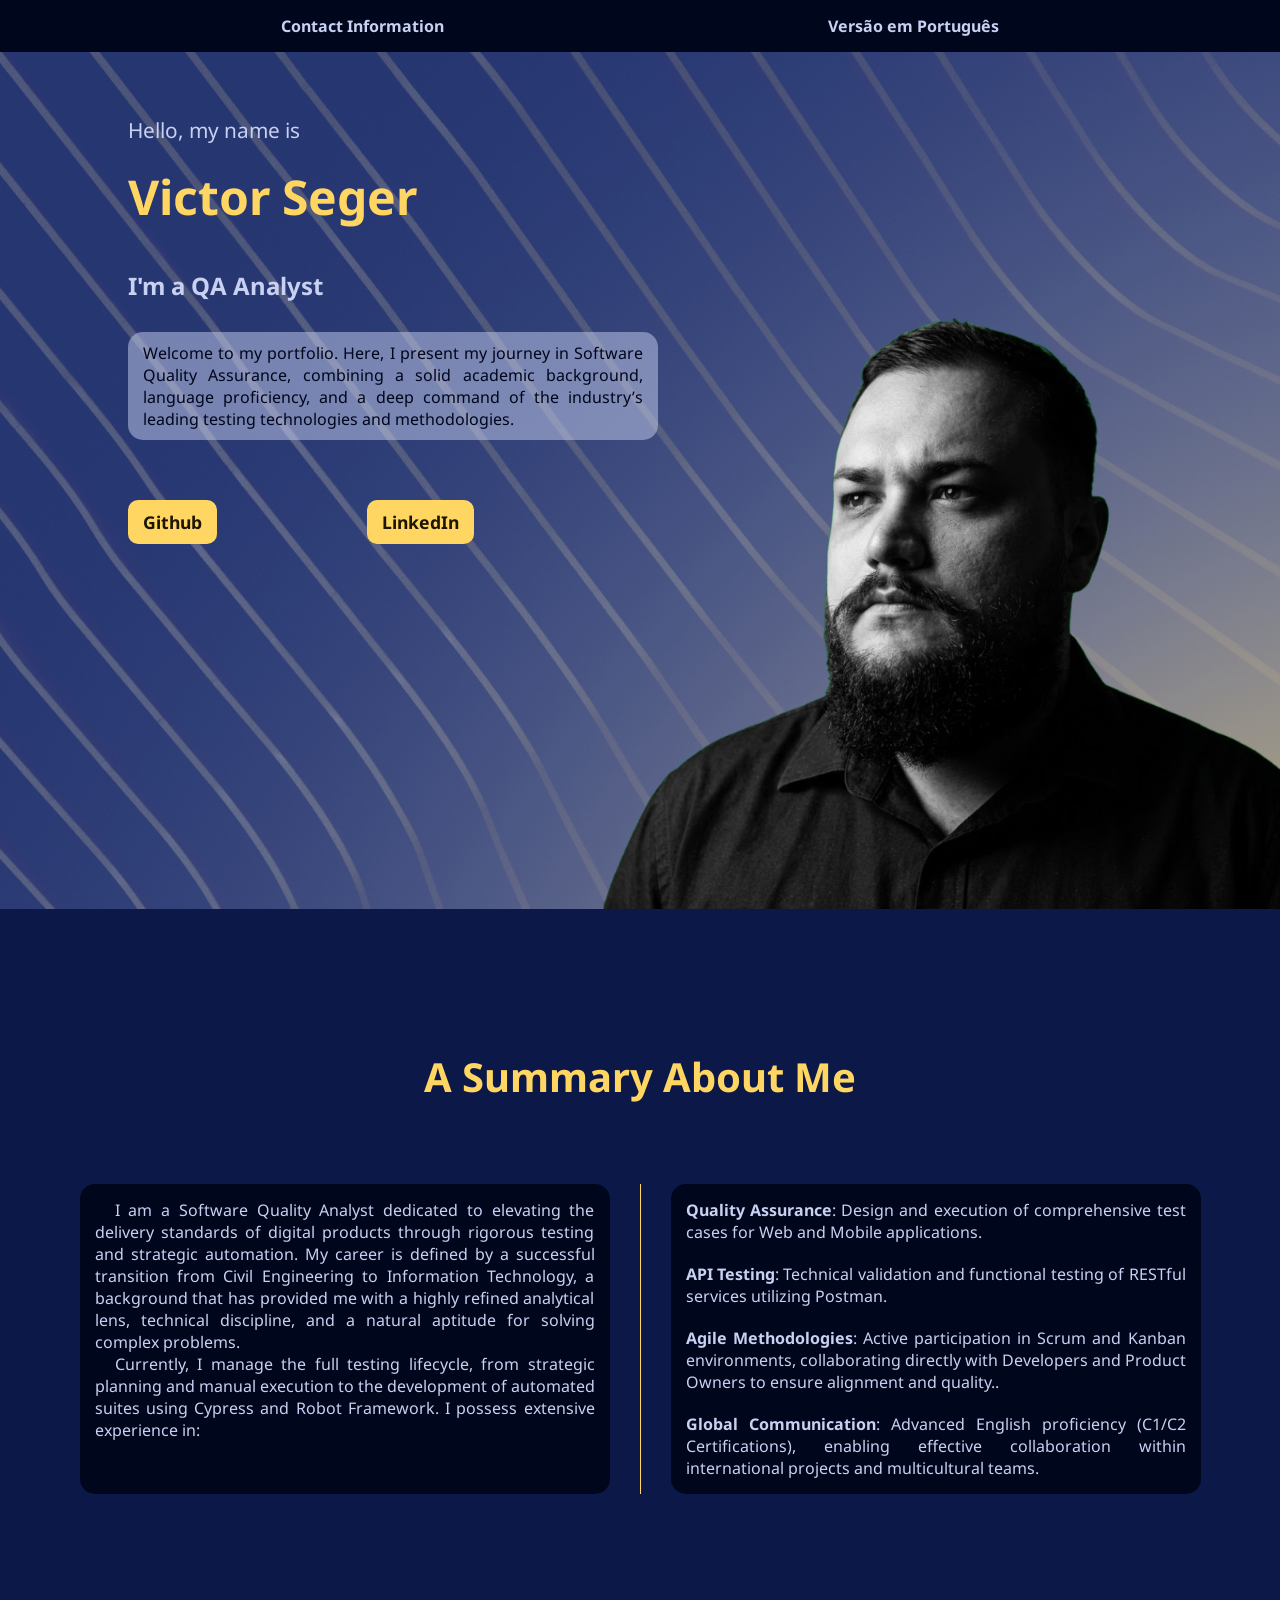
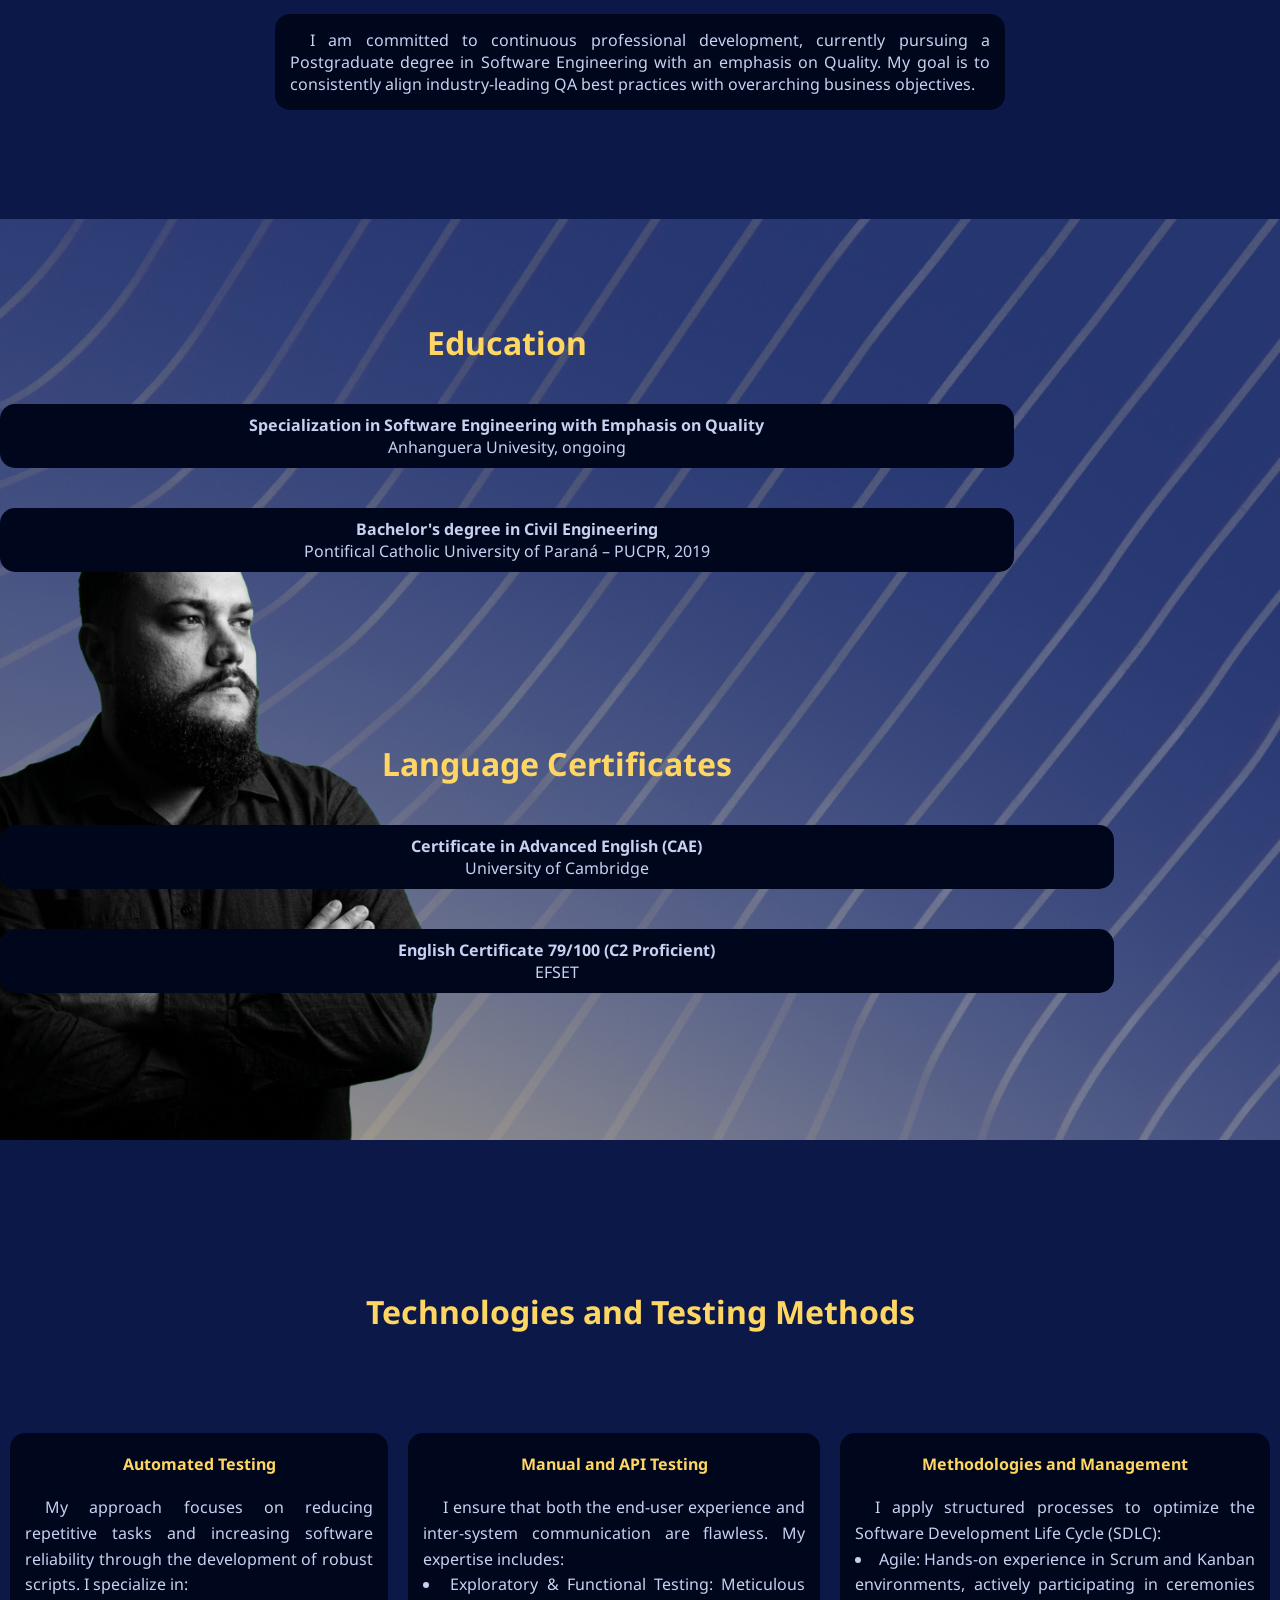
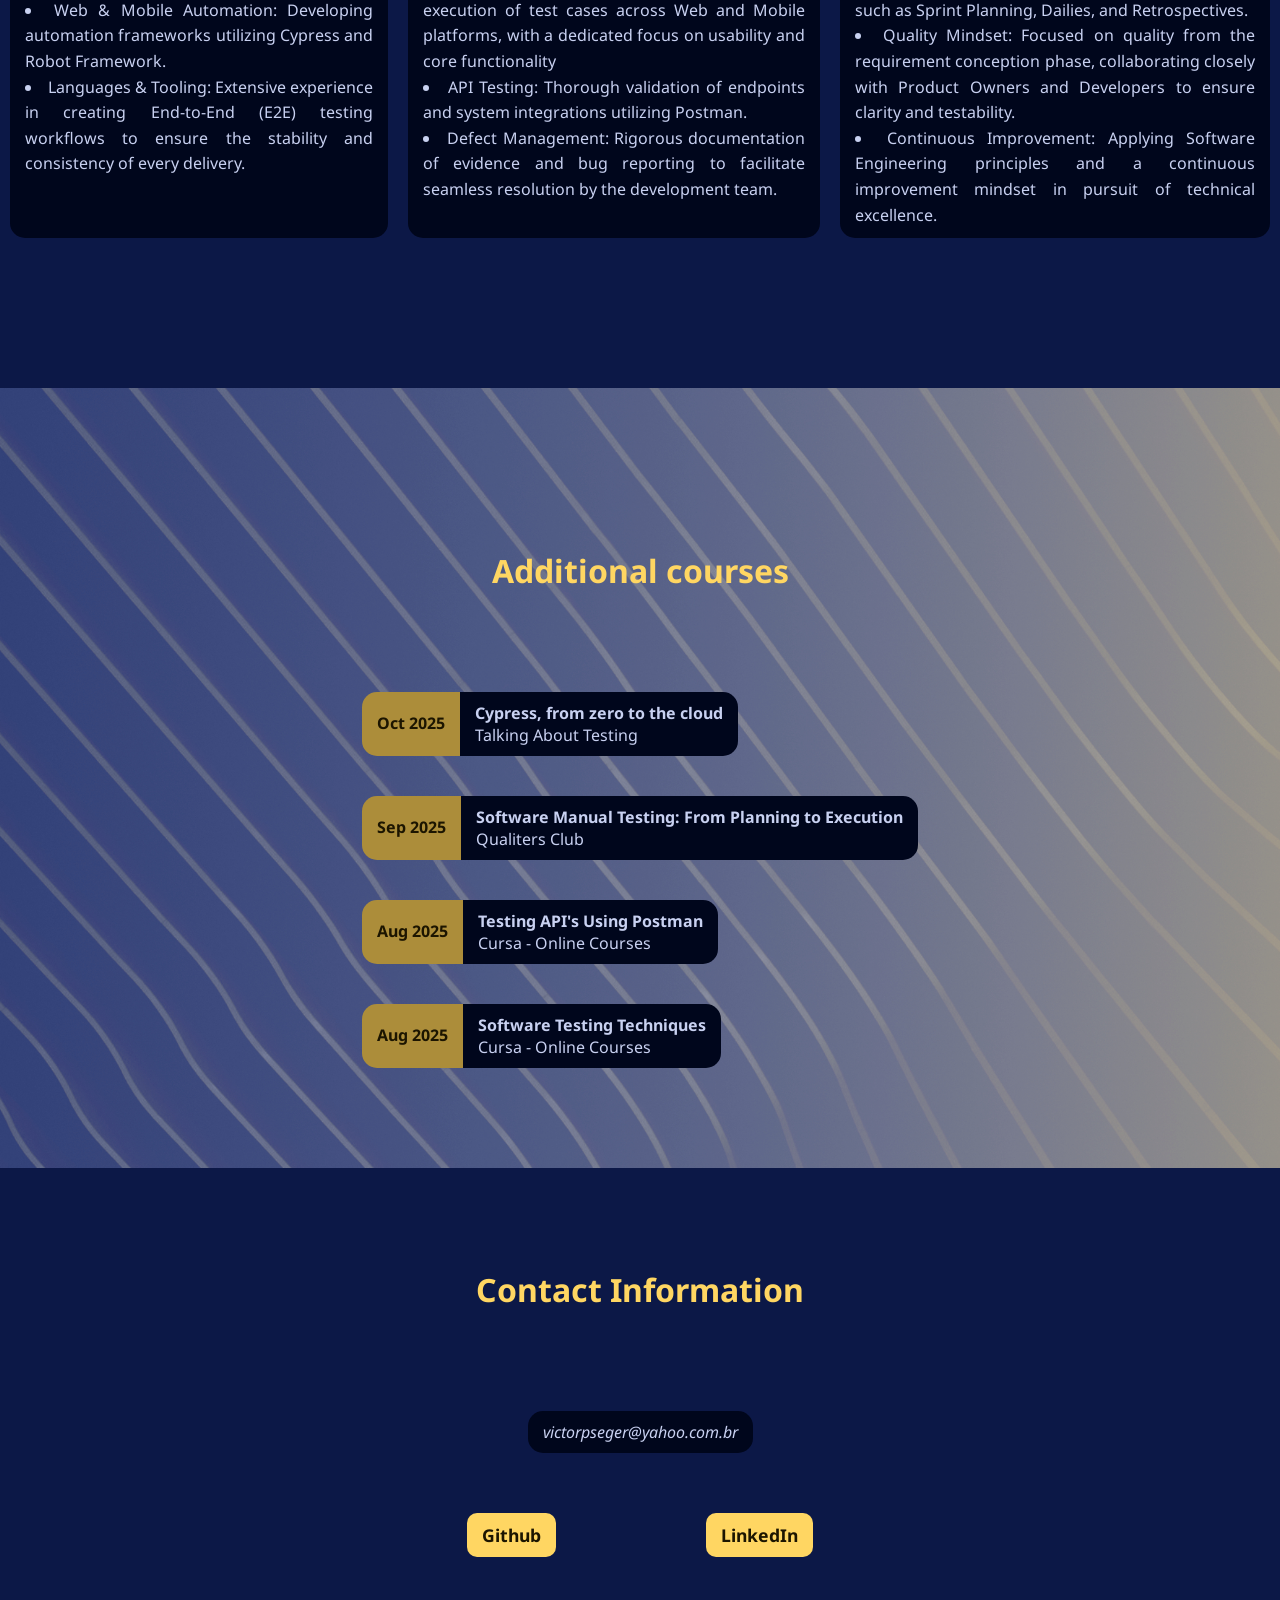
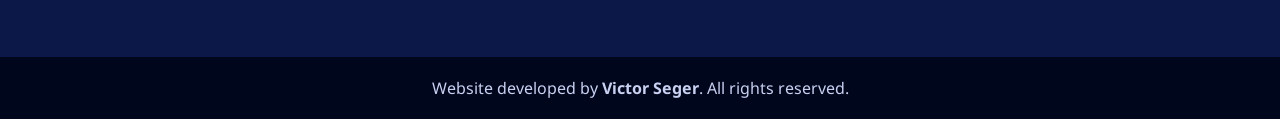
==== pags/english.html @ e88001fd "Adicionei página inglês" ====
<!DOCTYPE html>
<html lang="pt-br">
<head>
    <meta charset="UTF-8">
    <meta name="viewport" content="width=device-width, initial-scale=1.0">
    <title>Victor Seger - Portifólio</title>
    <link rel="stylesheet" href="../estilo/style.css">
    <link rel="shortcut icon" href="../imagens/favicon.ico" type="image/x-icon">
</head>
<body>
    <header id="ingles">
        <p><a href="#contato">Contact Information</a></p>
        <p><a href="../index.html">Versão em Português</a></p>
    </header>
    <main>
        <section id="apresentacao">
            <div>
                <p id="nome1">Hello, my name is</p>
                <h1 id="nome2">Victor Seger</h1>
                <h2 id="nome3">I'm a QA Analyst</h2>
            </div>
            <div>
                <p id="intro">Welcome to my portfolio. Here, I present my journey in Software Quality Assurance, combining a solid academic background, language proficiency, and a deep command of the industry’s leading testing technologies and methodologies.</p>
            </div>
            <div class="botoes">
                <a href="https://github.com/VictorSegerBr" target="_blank" rel="external"><button>Github</button></a>
                <a href="https://www.linkedin.com/in/victor-seger/" target="_blank" rel="external"><button>LinkedIn</button></a>
            </div>
        </section>
        <section id="resumo">
            <h3>A Summary About Me</h3>
            <div id="org-resumo">
                <div id="resumo1">
                    <p>I am a Software Quality Analyst dedicated to elevating the delivery standards of digital products through rigorous testing and strategic automation. My career is defined by a successful transition from Civil Engineering to Information Technology, a background that has provided me with a highly refined analytical lens, technical discipline, and a natural aptitude for solving complex problems.</p>
                    <p>Currently, I manage the full testing lifecycle, from strategic planning and manual execution to the development of automated suites using Cypress and Robot Framework. I possess extensive experience in:</p>
                </div>
                <div class="vertical-line"></div>
                <div id="resumo2">
                    <p><strong>Quality Assurance</strong>: Design and execution of comprehensive test cases for Web and Mobile applications.</p>
                    <p><strong>API Testing</strong>: Technical validation and functional testing of RESTful services utilizing Postman.</p>
                    <p><strong>Agile Methodologies</strong>: Active participation in Scrum and Kanban environments, collaborating directly with Developers and Product Owners to ensure alignment and quality..</p>
                    <p><strong>Global Communication</strong>: Advanced English proficiency (C1/C2 Certifications), enabling effective collaboration within international projects and multicultural teams.</p>
                </div>
            </div>
            <div id="resumo3">
                <p>I am committed to continuous professional development, currently pursuing a Postgraduate degree in Software Engineering with an emphasis on Quality. My goal is to consistently align industry-leading QA best practices with overarching business objectives.</p>
            </div>
        </section>
        <section id="formacao-idiomas">
            <div id="formacao">
                <h3>Education</h3>
                <div class="formacao1">
                    <p><strong>Specialization in Software Engineering with Emphasis on Quality</strong></p>
                    <p>Anhanguera Univesity, ongoing</p>
                </div>
                <div class="formacao1">
                    <p><strong>Bachelor's degree in Civil Engineering</strong></p>
                    <p>Pontifical Catholic University of Paraná – PUCPR, 2019</p>
                </div>
            </div>
            <div id="idiomas">
                <h3>Language Certificates</h3>
                <div class="idiomas1">
                    <p><strong>Certificate in Advanced English (CAE)</strong></p>
                    <p>University of Cambridge</p>
                </div>
                <div class="idiomas1">
                    <p><strong>English Certificate 79/100 (C2 Proficient)</strong></p>
                    <p>EFSET</p>
                </div>
            </div>
        </section>
        <section id="tecnologias-metodologias">
            <h3>Technologies and Testing Methods</h3>
            <div id="org-tecnologias">
                <div class="tecnologias">
                    <h4>Automated Testing</h4>
                    <div>
                        <p>My approach focuses on reducing repetitive tasks and increasing software reliability through the development of robust scripts. I specialize in:</p>
                        <ul>
                            <li>Web & Mobile Automation: Developing automation frameworks utilizing Cypress and Robot Framework.</li>
                            <li>Languages & Tooling: Extensive experience in creating End-to-End (E2E) testing workflows to ensure the stability and consistency of every delivery.</li>
                        </ul>
                    </div>
                </div>
                <div class="tecnologias">
                    <h4>Manual and API Testing</h4>
                    <div>
                        <p>I ensure that both the end-user experience and inter-system communication are flawless. My expertise includes:</p>
                        <ul>
                            <li>Exploratory & Functional Testing: Meticulous execution of test cases across Web and Mobile platforms, with a dedicated focus on usability and core functionality</li>
                            <li>API Testing: Thorough validation of endpoints and system integrations utilizing Postman.</li>
                            <li>Defect Management: Rigorous documentation of evidence and bug reporting to facilitate seamless resolution by the development team.</li>
                        </ul>
                    </div>
                </div>
                <div class="tecnologias">
                    <h4>Methodologies and Management</h4>
                    <div>
                        <p>I apply structured processes to optimize the Software Development Life Cycle (SDLC):</p>
                        <ul>
                            <li>Agile: Hands-on experience in Scrum and Kanban environments, actively participating in ceremonies such as Sprint Planning, Dailies, and Retrospectives.</li>
                            <li>Quality Mindset: Focused on quality from the requirement conception phase, collaborating closely with Product Owners and Developers to ensure clarity and testability.</li>
                            <li>Continuous Improvement: Applying Software Engineering principles and a continuous improvement mindset in pursuit of technical excellence.</li>
                        </ul>
                    </div>
                </div>
            </div>
        </section>
        <section id="cursos">
            <h3>Additional courses</h3>
            <div id="org-cursos">
                <div class="cursos1">
                    <p>Oct 2025</p>
                    <div class="cursos2">
                        <p><strong>Cypress, from zero to the cloud</strong></p>
                        <p>Talking About Testing</p>
                    </div>
                </div>
                <div class="cursos1">
                    <p>Sep 2025</p>
                    <div class="cursos2">
                        <p><strong>Software Manual Testing: From Planning to Execution</strong></p>
                        <p>Qualiters Club</p>
                    </div>
                </div>
                <div class="cursos1">
                    <p>Aug 2025</p>
                    <div class="cursos2">
                        <p><strong>Testing API's Using Postman</strong></p>
                        <p>Cursa - Online Courses</p>
                    </div>
                </div>
                <div class="cursos1">
                    <p>Aug 2025</p>
                    <div class="cursos2">
                        <p><strong>Software Testing Techniques</strong></p>
                        <p>Cursa - Online Courses</p>
                    </div>
                </div>
            </div>
        </section>
        <section id="contato">
            <h3>Contact Information</h3>
            <address><a href="mailto:victorpseger@yahoo.com.br">victorpseger@yahoo.com.br</a></address>
            <div id="org-botoes-contato">
                <div class="botoes">
                    <a href="https://github.com/VictorSegerBr" target="_blank" rel="external"><button>Github</button></a>
                    <a href="https://www.linkedin.com/in/victor-seger/" target="_blank" rel="external"><button>LinkedIn</button></a>
                </div>
            </div>
        </section>
    </main>
    <footer>
        <p>Website developed by <a href="https://www.linkedin.com/in/victor-seger/" target="_blank" rel="external">Victor Seger</a>. All rights reserved.</p>
    </footer>
</body>
</html>
---- estilo/style.css ----
@charset "UTF-8";

@import url('https://fonts.googleapis.com/css2?family=Noto+Sans:ital,wght@0,100..900;1,100..900&display=swap');

:root {
    --blue-lightest: #C8D1F1;
    --blue-lightest-trans: #c8d1f17e;
    --blue-middle: #0C1847;
    --blue-dark: #00061C;
    --yellow-lightest: #FFD662;
    --yellow-middle: #AC8D3A;
    --yellow-dark: #1C1500;
}

* {
    margin: 0px;
    padding: 0px;
    font-family: 'Noto Sans', Arial, Helvetica, sans-serif;
}
html{
    background-color: var(--blue-middle);
}
header {
    display: flex;
    justify-content: center;
    align-items: center;
    gap: 30vw;
    background-color: var(--blue-dark);
    padding: 15px;
}

header a {
    text-decoration: none;
    color: var(--blue-lightest);
    font-weight: bold;
}

header a:hover {
    text-decoration: underline;
}

section#apresentacao {
    height: 81vh;
    background-image: url(../imagens/apresentacao.jpg);
    background-repeat: no-repeat;
    background-position: bottom right;
    background-size: cover;
    padding: 5vw 10vw;
}

section#apresentacao #nome1{
    color: var(--blue-lightest);
    font-size: 1.3em;
    margin-bottom: 20px;
}
section#apresentacao #nome2{
    color: var(--yellow-lightest);
    font-size: 3em;
    margin-bottom: 40px;
}
section#apresentacao #nome3{
    color: var(--blue-lightest);
    margin-bottom: 30px;
}
section#apresentacao #intro{
    color: var(--blue-dark);
    background-color: var(--blue-lightest-trans);
    max-width: 500px;
    padding: 10px 15px;
    border-radius: 15px;
    text-align: justify;
}

div.botoes{
    display: flex;
    justify-content: left;
    align-items: center;
    margin-top: 60px;
    gap: 150px;
}

div.botoes button{
    background-color: var(--yellow-lightest);
    color: var(--yellow-dark);
    font-weight: bold;
    font-size: 1.1em;
    padding: 10px 15px;
    border: none;
    border-radius: 10px;
}
div.botoes button:hover{
    background-color: var(--yellow-middle);
}

#resumo{
    height: 90vh;
    padding-top: 100px;
}
section#resumo h3{
    color: var(--yellow-lightest);
    font-size: 2.5em;
    text-align: center;
    padding: 40px 0px;
}

section#resumo #org-resumo{
    display: flex;
    justify-content: center;
    align-items: top;
    gap: 30px;
    margin-top: 40px;
}
section#resumo #resumo1{
    background-color: var(--blue-dark);
    color: var(--blue-lightest);
    max-width: 500px;
    padding: 15px;
    border-radius: 15px;
}

#resumo p {
    text-align: justify;
}

#resumo1 p{
    text-indent: 20px;
}

.vertical-line {
  width: 1px; 
  background-color: var(--yellow-lightest); 
  height: auto; 
  float: left; 
}

section#resumo #resumo2 {
    background-color: var(--blue-dark);
    color: var(--blue-lightest);
    max-width: 500px;
    padding: 15px;
    border-radius: 15px;
    display: flex;
    flex-direction: column;
    gap: 20px;
}

section#resumo #resumo3 {
    background-color: var(--blue-dark);
    color: var(--blue-lightest);
    max-width: 700px;
    margin: 120px auto;
    padding: 15px;
    border-radius: 15px;
    text-indent: 20px;
}

section#formacao-idiomas {
    background-image: url(../imagens/meio.jpg);
    background-repeat: no-repeat;
    background-size: cover;
    height: 91vh;
    padding-top: 8vw;
    padding-right: 13vw;
}

#formacao-idiomas h3{
    color: var(--yellow-lightest);
    font-size: 2em;
    text-align: center;
}

#formacao h3{
    margin-bottom: 20px;
}

#idiomas h3 {
    margin-top: 150px;
    margin-bottom: 20px;
}

#formacao {
    display: flex;
    justify-content: center;
    align-content: center;
    flex-direction: column;
    justify-self: right;
    margin-right: 100px;
}

.formacao1 {
    display: flex;
    justify-content: center;
    align-content: center;
    flex-direction: column;
    background-color: var(--blue-dark);
    color: var(--blue-lightest);
    padding: 10px 15px;
    border-radius: 15px;
    margin: 20px 0px;
}

.formacao1 p{
    text-align: center;
}

#idiomas {
    display: flex;
    justify-content: center;
    align-content: center;
    flex-direction: column;
    justify-self: right;
}

.idiomas1{
    display: flex;
    justify-content: center;
    align-content: center;
    flex-direction: column;
    background-color: var(--blue-dark);
    color: var(--blue-lightest);
    padding: 10px 15px;
    border-radius: 15px;
    margin: 20px 0px;
}

.idiomas1 p{
    text-align: center;
}

#tecnologias-metodologias{
    padding: 0px 10px;
}

#tecnologias-metodologias h3{
    color: var(--yellow-lightest);
    font-size: 2em;
    text-align: center;
    margin: 150px 0px 100px 0px;
}

#org-tecnologias{
    display: flex;
    justify-content: center;
    align-items: top;
    gap: 20px;
    margin-bottom: 150px;
}

.tecnologias{
    max-width: 400px;
    background-color: var(--blue-dark);
    color: var(--blue-lightest);
    padding: 10px 15px;
    border-radius: 15px;
}

.tecnologias h4{
    color: var(--yellow-lightest);
    text-align: center;
    margin-bottom: 20px;
    padding-top: 10px;
}

.tecnologias p{
    text-indent: 20px;
    text-align: justify;
    line-height: 1.6em;
}

.tecnologias li{
    list-style-position: inside;
    text-align: justify;
    line-height: 1.6em;
}

#cursos{
    background-image: url(../imagens/padrao.jpg);
    background-repeat: no-repeat;
    background-position: center center;
    background-size: cover;
    padding-top: 60px;
    height: 80vh;
    display: flex;
    justify-content: center;
    align-items: center;
    flex-direction: column;
}

#cursos h3 {
    color: var(--yellow-lightest);
    text-align: center;
    font-size: 2em;
    margin-bottom: 100px;
}

#org-cursos{
    display: grid;
    grid-template-columns: repeat(1, minmax(200px, 1fr));
    gap: 40px;
}

.cursos1{
    display: flex;
    justify-content: left
}

.cursos1 > p{
    background-color: var(--yellow-middle);
    color: var(--yellow-dark);
    font-weight: bold;
    padding: 20px 15px;
    border-radius: 15px 0px 0px 15px;
}

.cursos2{
    background-color: var(--blue-dark);
    color: var(--blue-lightest);
    width: fit-content;
    padding: 10px 15px;
    border-radius: 0px 15px 15px 0px;
}

#contato{
    padding-top: 100px;
}

#contato h3{
    color: var(--yellow-lightest);
    text-align: center;
    font-size: 2em;
    margin-bottom: 100px;
}

#contato address{
    display: flex;
    justify-content: center;
    align-items: center;
}

#contato > address > a{
    text-decoration: none;
    background-color: var(--blue-dark);
    color: var(--blue-lightest);
    text-align: center;
    padding: 10px 15px;
    border-radius: 15px;
}

#contato > address > a:hover{
    text-decoration: underline;
}

#org-botoes-contato{
    display: flex;
    justify-content: center;
    align-items: center;
    margin-bottom: 100px;
}

footer{
    background-color: var(--blue-dark);
    color: var(--blue-lightest);
    text-align: center;
    padding: 20px 0px;
}

footer a{
    text-decoration: none;
    color: var(--blue-lightest);
    font-weight: bold;
}
footer a:hover{
    text-decoration: underline;
}

@media screen and (max-width: 720px) {
    header#ingles{
        gap: 20vw;
        padding: 15px;
    }
    
    header a{
        font-size: 0.8em;
    }
    section#apresentacao{
        height: 90vh;
        background-position-x: right -200px;
    }

    section#apresentacao #nome1{
        font-size: 0.9em;
        margin-bottom: 10px;
    }

    section#apresentacao #nome2{
        font-size: 2em;
        margin-bottom: 20px;
    }

    section#apresentacao #nome3{
        font-size: 0.9em;
        margin-bottom: 15px;
    }

    section#apresentacao #intro{
        font-size: 0.8em;
    }
    
    div.botoes{
        margin-top: 30px;
        gap: 50px;
    }

    div.botoes button{
        transform: scale(0.8);
        transform-origin: center;
    }
    
    #resumo{
        height: 105vh;
        padding-top: 30px;
        padding-left: 10px;
        padding-right: 10px;
    }

    section#resumo h3{
        padding: 20px 0px;
        font-size: 1.75em;
    }

    section#resumo #org-resumo{
        display: flex;
        flex-direction: column;
        gap: 10px;
        margin-top: 10px;
    }

    section#resumo #resumo3{
        margin: 20px auto;
    }

    #resumo p{
        font-size: 0.8em;
    }
    
    section#formacao-idiomas {
        height: 100vh;
        padding-top: 8vw;
        padding-right: 10px;
        padding-left: 10px;
    }

    #formacao {
        display: flex;
        justify-content: center;
        align-content: center;
        flex-direction: column;
        justify-self: center;
        margin-right: 0px;
    }

    #idiomas {
        display: flex;
        justify-content: center;
        align-content: center;
        flex-direction: column;
        justify-self: center;
    }

    #formacao-idiomas h3{
        font-size: 1.5em;
        text-align: center;
    }

    .formacao1 p{
        font-size: 0.8em;
    }

    .idiomas1 p{
        font-size: 0.8em;
    }

    #tecnologias-metodologias{
        padding-left: 10px;
        padding-right: 10px;
    }

    #tecnologias-metodologias h3{
        font-size: 1.75em;
        margin: 50px 0px 20px 0px;
    }

    .tecnologias p{
        font-size: 0.8em;
    }

    .tecnologias li{
        font-size: 0.8em;
    }

    #cursos{
        padding-top: 20px;
        padding-left: 10px;
        padding-right: 10px;
        height: 80vh;
    }

    #cursos h3 {
        font-size: 1.75em;
        margin-bottom: 50px;
    }

    #org-cursos{
        display: flex;
        justify-content: center;
        align-items: center;
        flex-direction: column;
        gap: 40px;
    }

    .cursos1 p{
        font-size: 0.8em;
    }

    #org-tecnologias{
        display: flex;
        flex-direction: column;
        margin-bottom: 30px;
    }

    footer{
        font-size: 0.8em;
    }
}
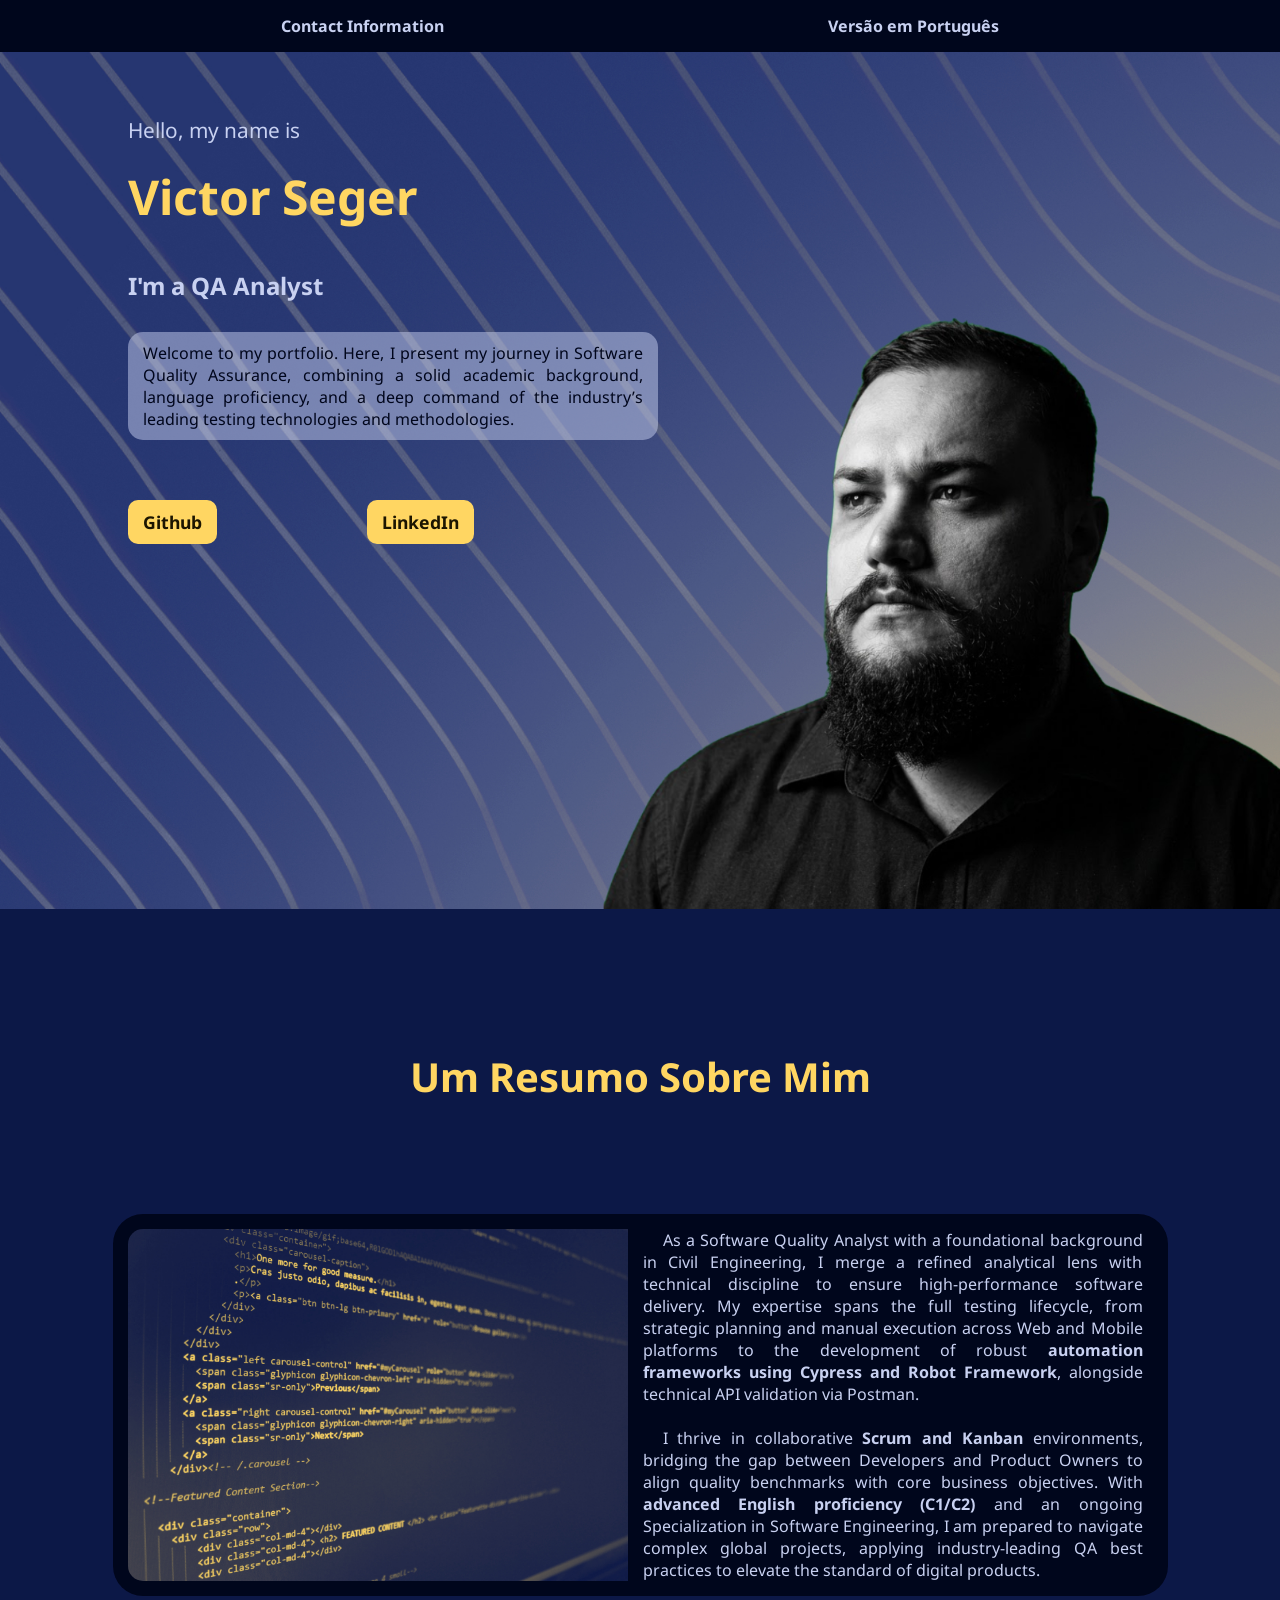
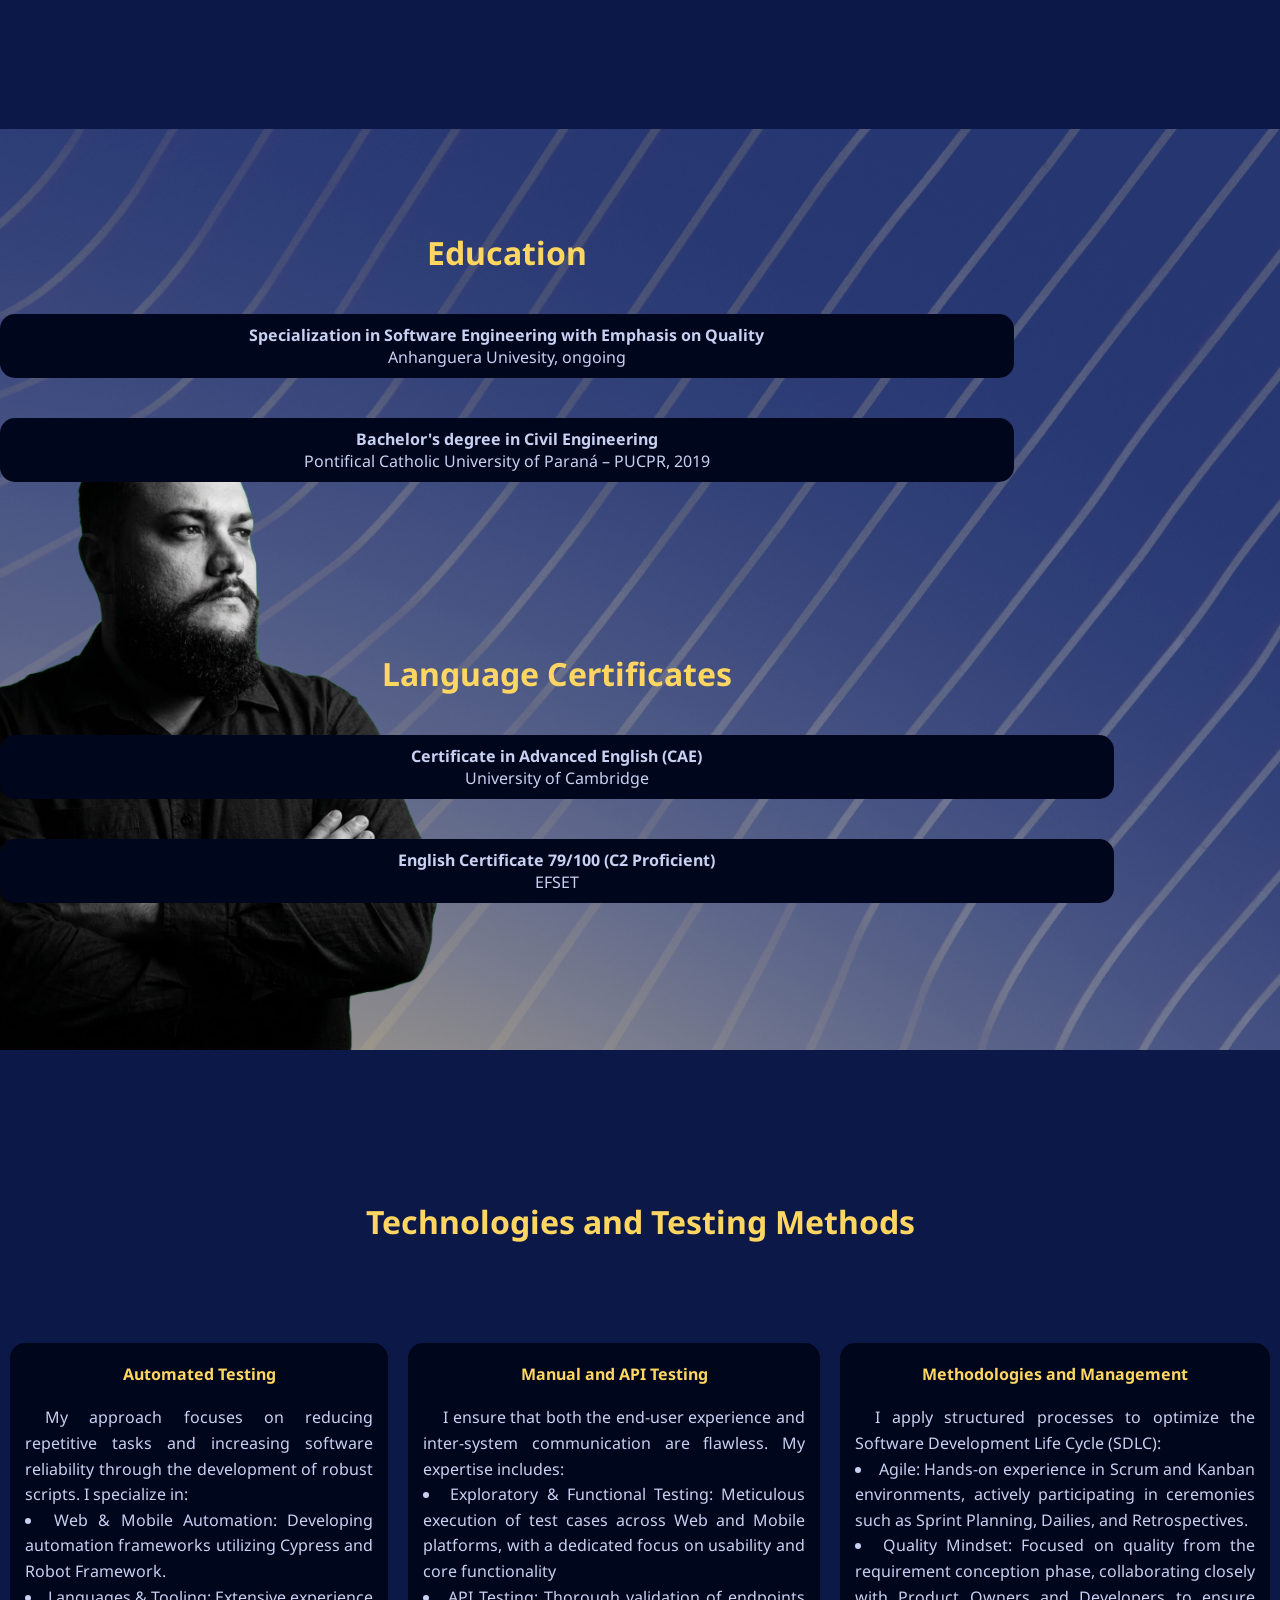
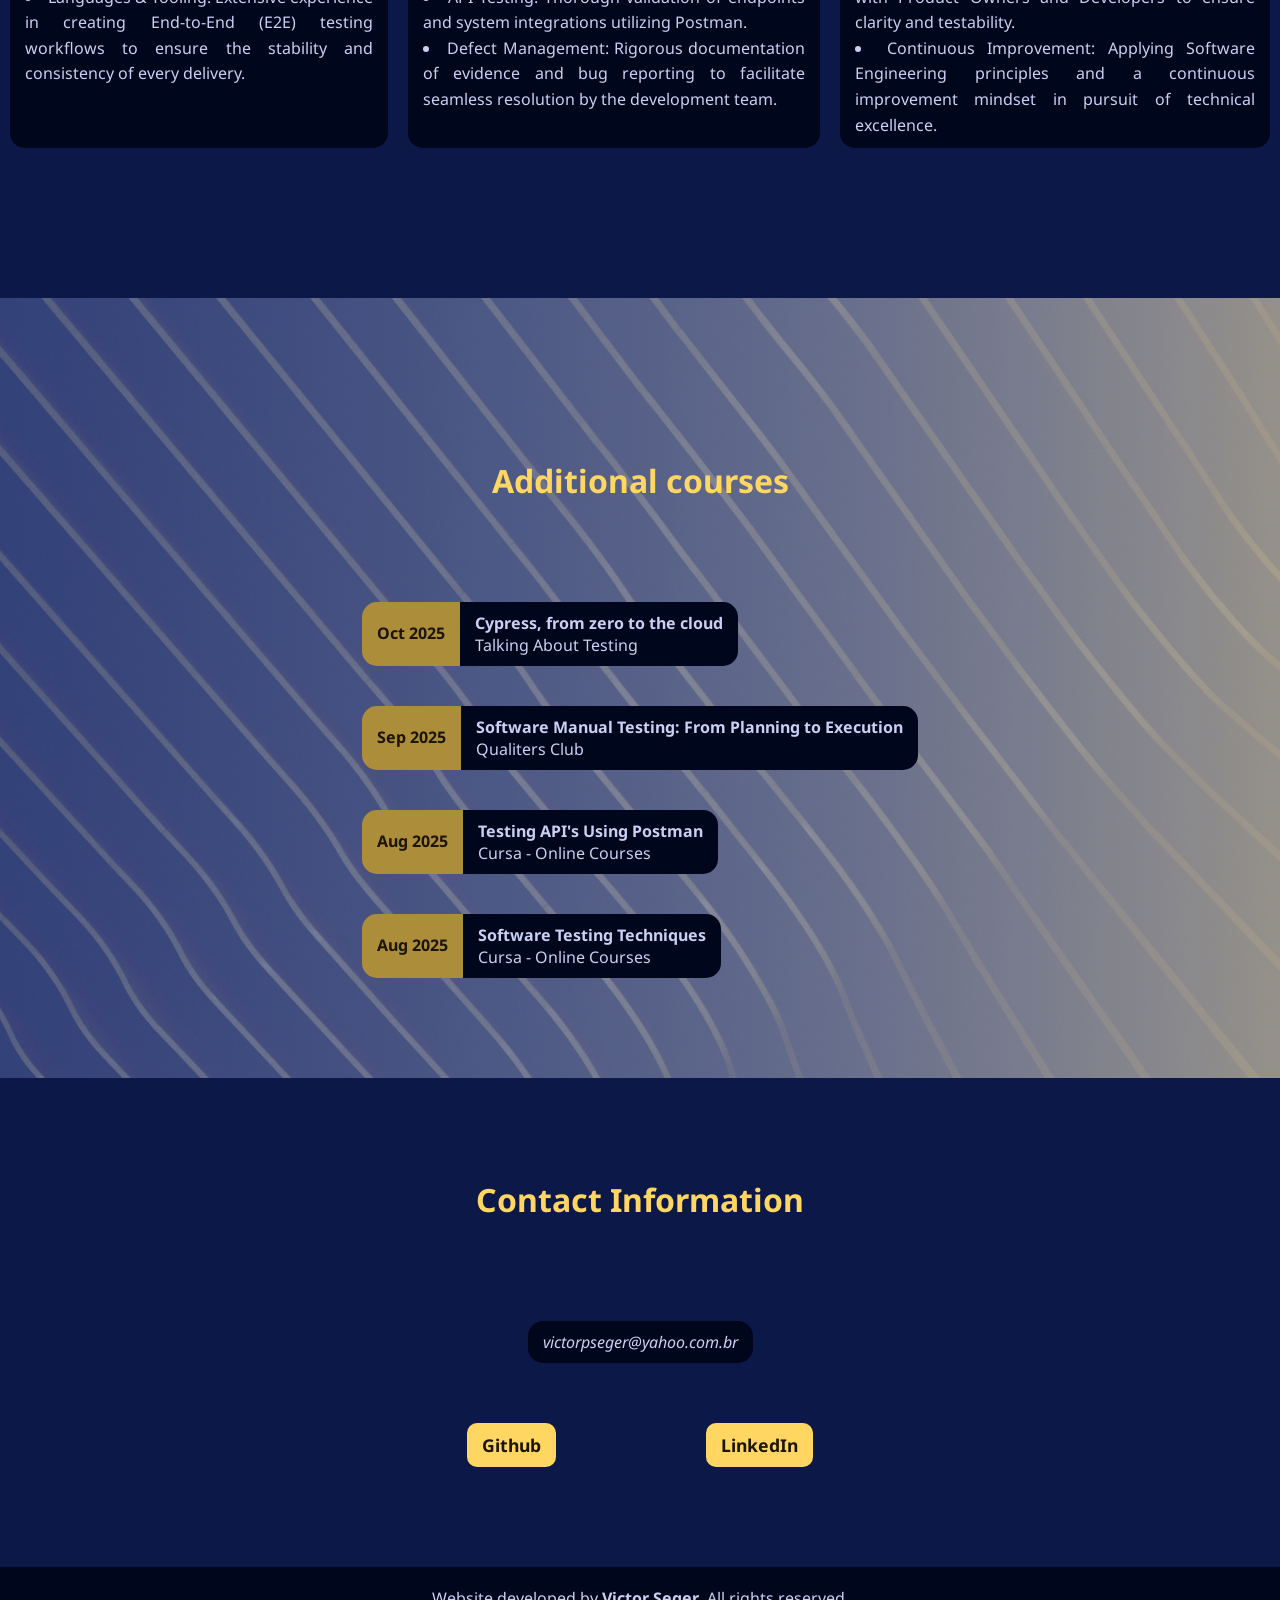
==== commit a487197d: "Arrumei resumo" ====
--- a/pags/english.html
+++ b/pags/english.html
@@ -28,23 +28,16 @@
             </div>
         </section>
         <section id="resumo">
-            <h3>A Summary About Me</h3>
+            <h3>Um Resumo Sobre Mim</h3>
             <div id="org-resumo">
-                <div id="resumo1">
-                    <p>I am a Software Quality Analyst dedicated to elevating the delivery standards of digital products through rigorous testing and strategic automation. My career is defined by a successful transition from Civil Engineering to Information Technology, a background that has provided me with a highly refined analytical lens, technical discipline, and a natural aptitude for solving complex problems.</p>
-                    <p>Currently, I manage the full testing lifecycle, from strategic planning and manual execution to the development of automated suites using Cypress and Robot Framework. I possess extensive experience in:</p>
+                <div id="resumo3">
+                    <div id="resumo2"></div>
+                    <div id="resumo1">
+                        <p>As a Software Quality Analyst with a foundational background in Civil Engineering, I merge a refined analytical lens with technical discipline to ensure high-performance software delivery. My expertise spans the full testing lifecycle, from strategic planning and manual execution across Web and Mobile platforms to the development of robust <strong>automation frameworks using Cypress and Robot Framework</strong>, alongside technical API validation via Postman.</p>
+                        <br>
+                        <p>I thrive in collaborative <strong>Scrum and Kanban</strong> environments, bridging the gap between Developers and Product Owners to align quality benchmarks with core business objectives. With <strong>advanced English proficiency (C1/C2)</strong> and an ongoing Specialization in Software Engineering, I am prepared to navigate complex global projects, applying industry-leading QA best practices to elevate the standard of digital products.</p>
+                    </div>
                 </div>
-                <div class="vertical-line"></div>
-                <div id="resumo2">
-                    <p><strong>Quality Assurance</strong>: Design and execution of comprehensive test cases for Web and Mobile applications.</p>
-                    <p><strong>API Testing</strong>: Technical validation and functional testing of RESTful services utilizing Postman.</p>
-                    <p><strong>Agile Methodologies</strong>: Active participation in Scrum and Kanban environments, collaborating directly with Developers and Product Owners to ensure alignment and quality..</p>
-                    <p><strong>Global Communication</strong>: Advanced English proficiency (C1/C2 Certifications), enabling effective collaboration within international projects and multicultural teams.</p>
-                </div>
-            </div>
-            <div id="resumo3">
-                <p>I am committed to continuous professional development, currently pursuing a Postgraduate degree in Software Engineering with an emphasis on Quality. My goal is to consistently align industry-leading QA best practices with overarching business objectives.</p>
-            </div>
         </section>
         <section id="formacao-idiomas">
             <div id="formacao">
--- a/estilo/style.css
+++ b/estilo/style.css
@@ -93,7 +93,7 @@
 }
 
 #resumo{
-    height: 90vh;
+    height: 80vh;
     padding-top: 100px;
 }
 section#resumo h3{
@@ -107,15 +107,24 @@
     display: flex;
     justify-content: center;
     align-items: top;
-    gap: 30px;
-    margin-top: 40px;
-}
+    gap: 0px;
+    margin-top: 70px;
+}
+
+#resumo3 {
+    display: flex;
+    justify-content: center;
+    align-items: top;
+    background-color: var(--blue-dark);
+    padding: 15px;
+    border-radius: 30px;
+}
+
 section#resumo #resumo1{
-    background-color: var(--blue-dark);
     color: var(--blue-lightest);
     max-width: 500px;
-    padding: 15px;
-    border-radius: 15px;
+    padding-left: 15px;
+    padding-right: 10px;
 }
 
 #resumo p {
@@ -126,32 +135,14 @@
     text-indent: 20px;
 }
 
-.vertical-line {
-  width: 1px; 
-  background-color: var(--yellow-lightest); 
-  height: auto; 
-  float: left; 
-}
-
 section#resumo #resumo2 {
-    background-color: var(--blue-dark);
-    color: var(--blue-lightest);
-    max-width: 500px;
-    padding: 15px;
-    border-radius: 15px;
-    display: flex;
-    flex-direction: column;
-    gap: 20px;
-}
-
-section#resumo #resumo3 {
-    background-color: var(--blue-dark);
-    color: var(--blue-lightest);
-    max-width: 700px;
-    margin: 120px auto;
-    padding: 15px;
-    border-radius: 15px;
-    text-indent: 20px;
+    height: auto;
+    width: 500px;
+    background-image: url(../imagens/ilustra.jpg);
+    background-position: right center;
+    background-size: cover;
+    background-repeat: no-repeat;
+    border-radius: 15px 0px 0px 15px;
 }
 
 section#formacao-idiomas {
@@ -375,7 +366,7 @@
 
 @media screen and (max-width: 720px) {
     header#ingles{
-        gap: 20vw;
+        gap: 10vw;
         padding: 15px;
     }
     
@@ -417,7 +408,7 @@
     }
     
     #resumo{
-        height: 105vh;
+        height: 100vh;
         padding-top: 30px;
         padding-left: 10px;
         padding-right: 10px;
@@ -435,9 +426,26 @@
         margin-top: 10px;
     }
 
-    section#resumo #resumo3{
-        margin: 20px auto;
-    }
+    #resumo3 {
+        flex-direction: column;
+        background-color: var(--blue-dark);
+        padding: 15px;
+        border-radius: 30px;
+    }
+
+    section#resumo #resumo2 {
+        height: 200px;
+        width: auto;
+        border-radius: 15px 15px 0px 0px;
+    }
+
+    section#resumo #resumo1{
+    color: var(--blue-lightest);
+    max-width: 500px;
+    padding-top: 15px;
+    padding-left: 0px;
+    padding-right: 0px;
+}
 
     #resumo p{
         font-size: 0.8em;
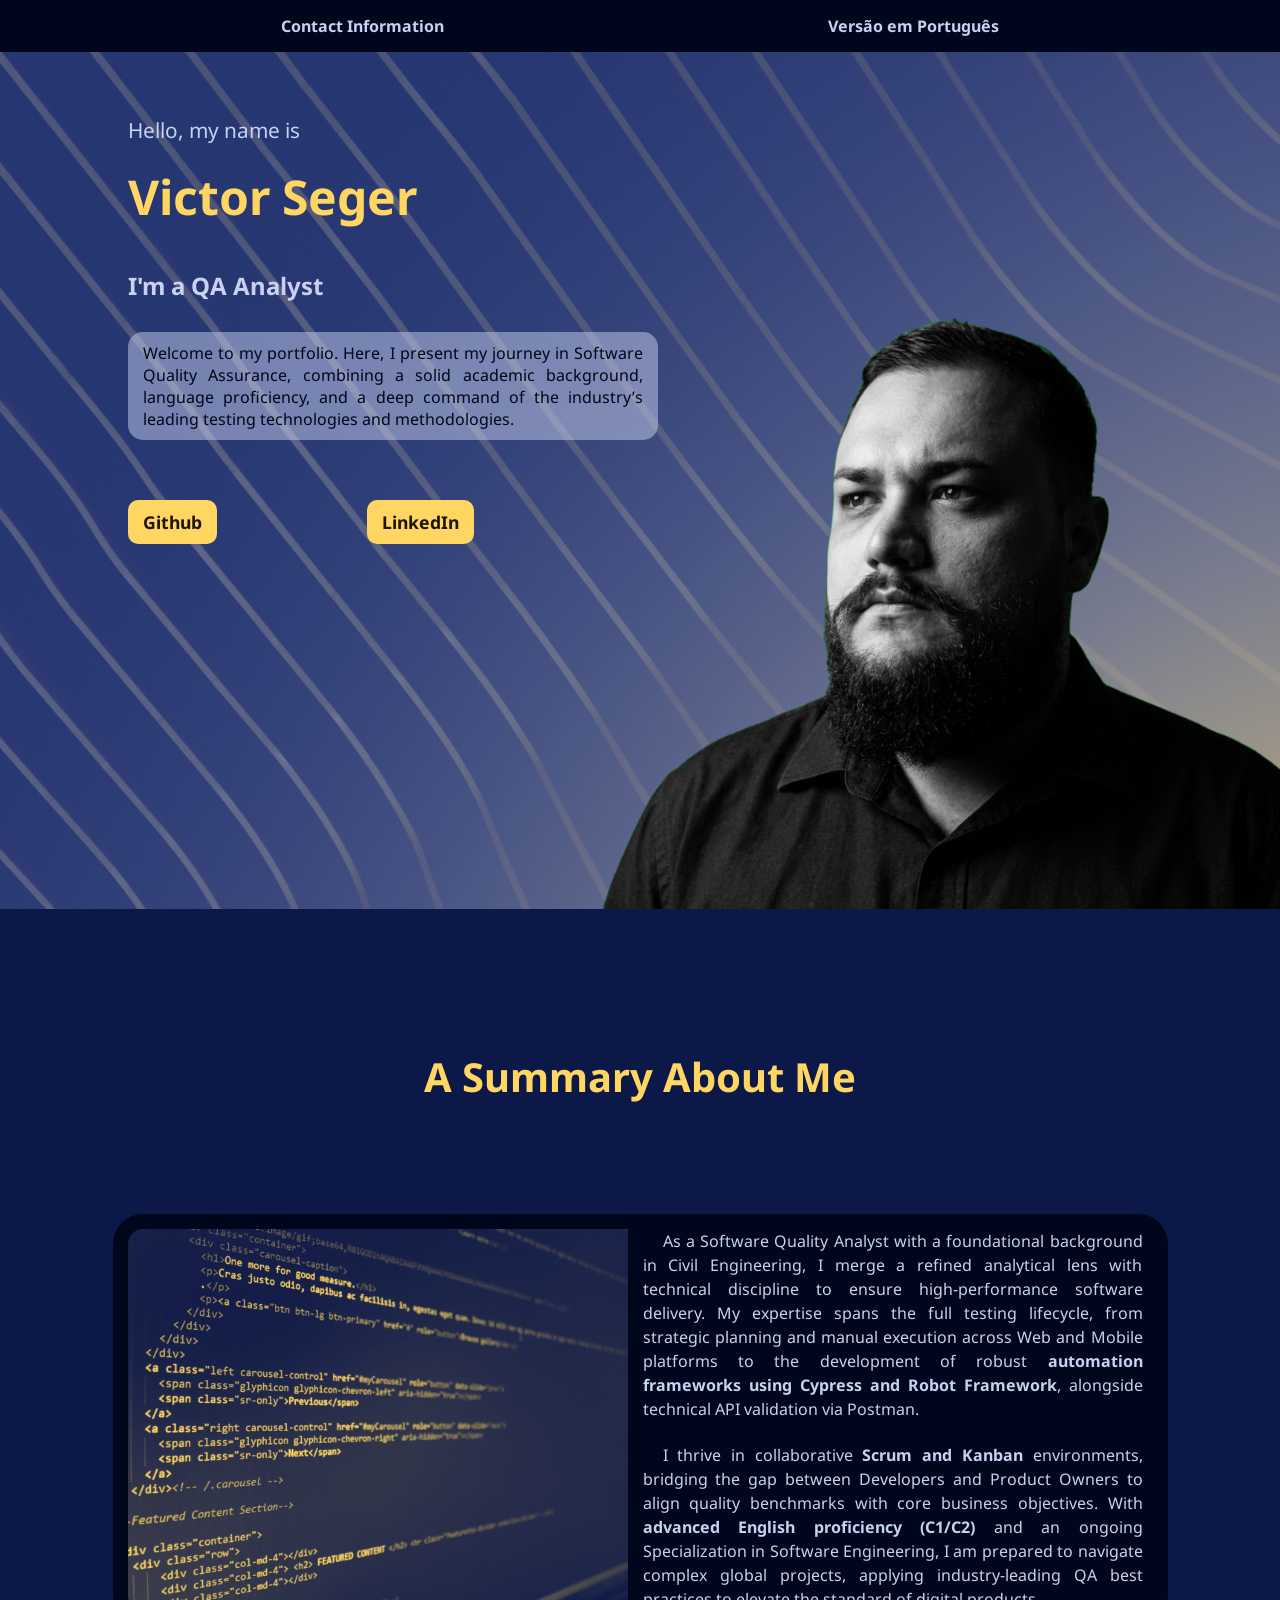
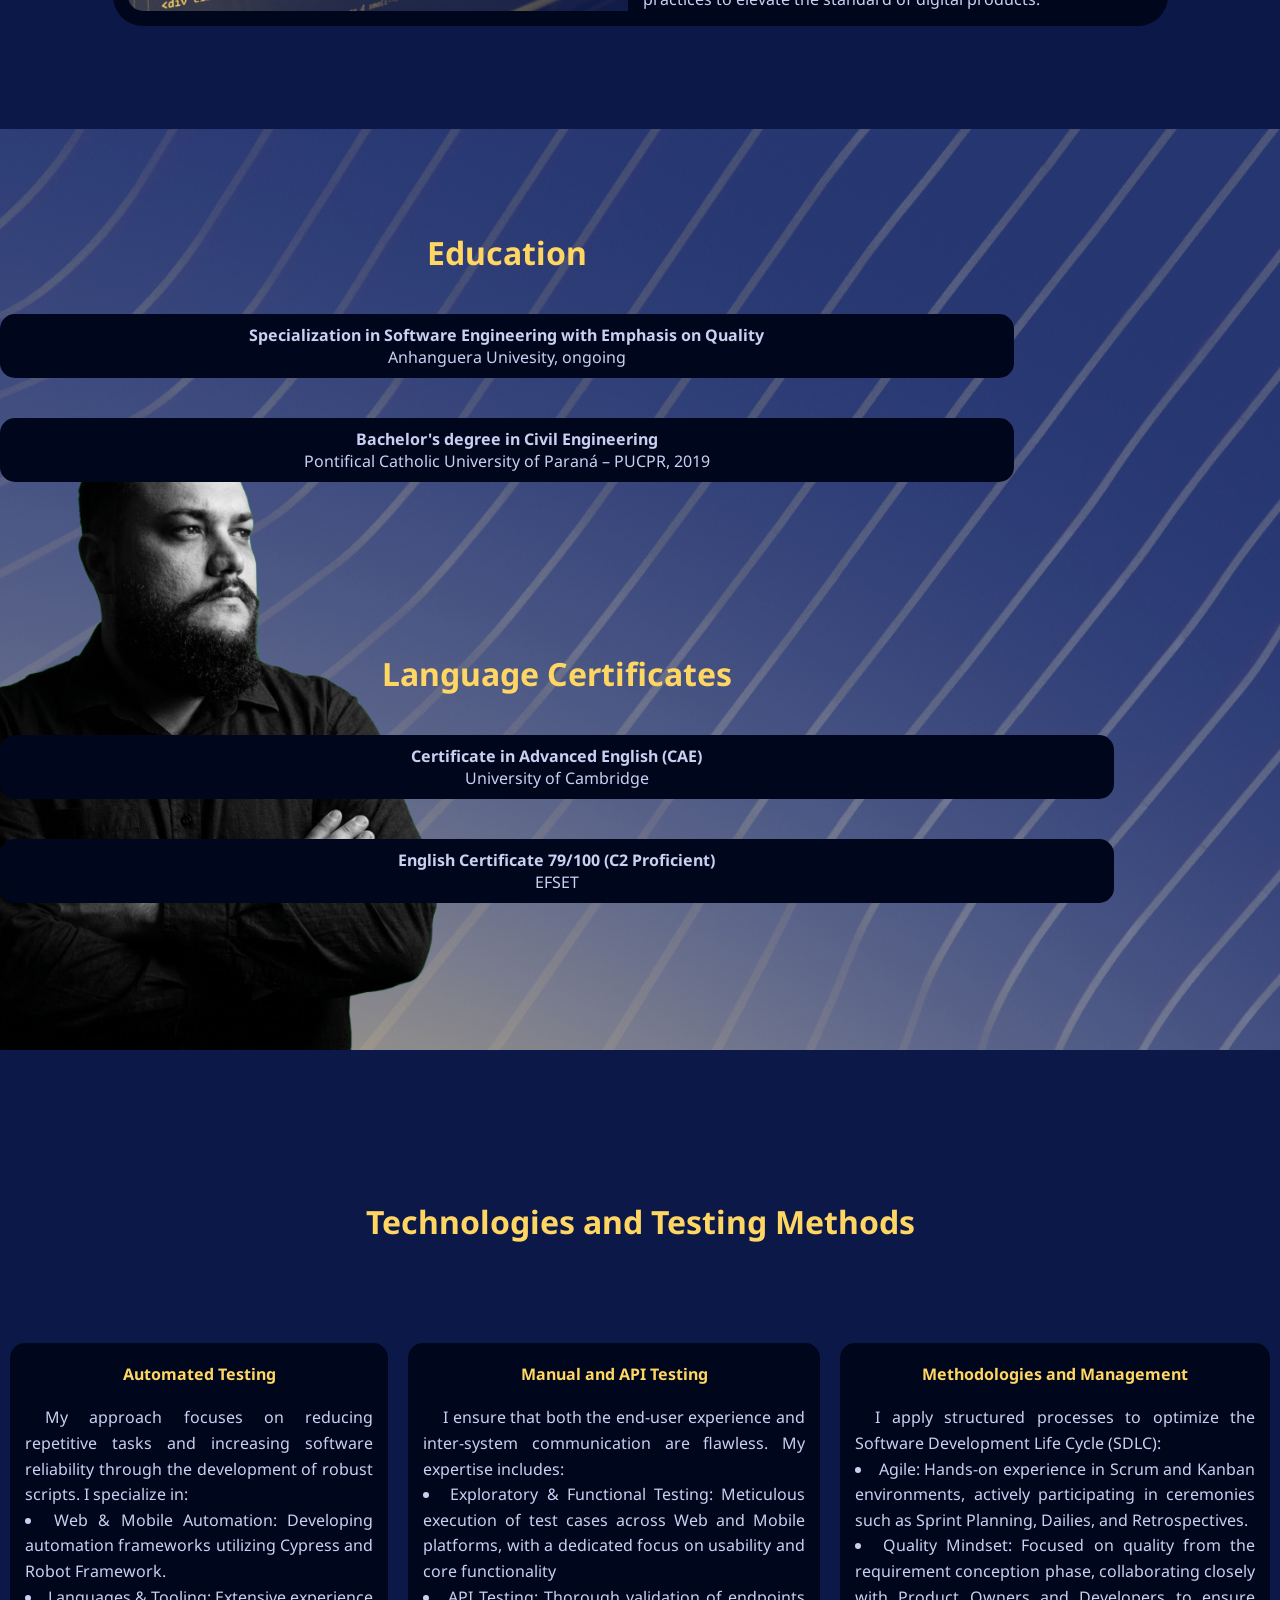
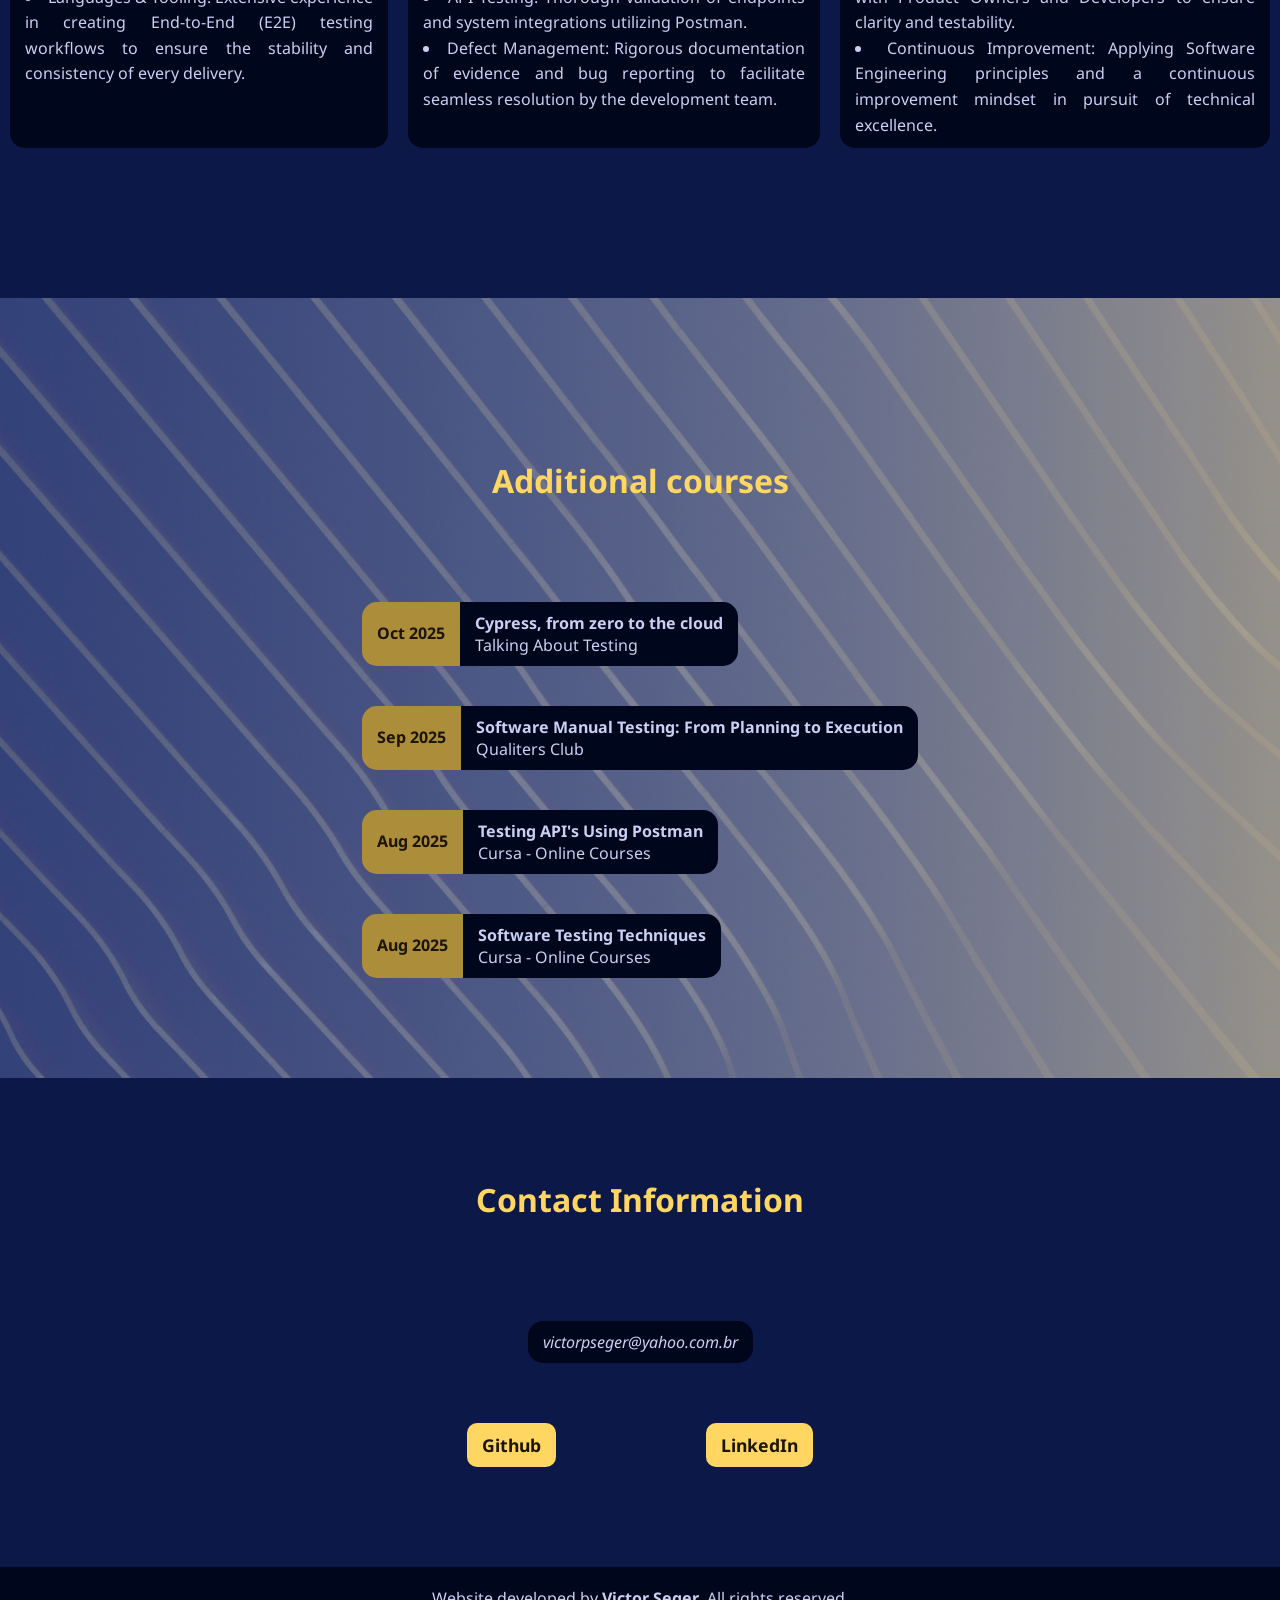
==== commit bdad5373: "Ajuste texto resumo" ====
--- a/pags/english.html
+++ b/pags/english.html
@@ -28,7 +28,7 @@
             </div>
         </section>
         <section id="resumo">
-            <h3>Um Resumo Sobre Mim</h3>
+            <h3>A Summary About Me</h3>
             <div id="org-resumo">
                 <div id="resumo3">
                     <div id="resumo2"></div>
--- a/estilo/style.css
+++ b/estilo/style.css
@@ -129,6 +129,7 @@
 
 #resumo p {
     text-align: justify;
+    line-height: 1.5em;
 }
 
 #resumo1 p{
